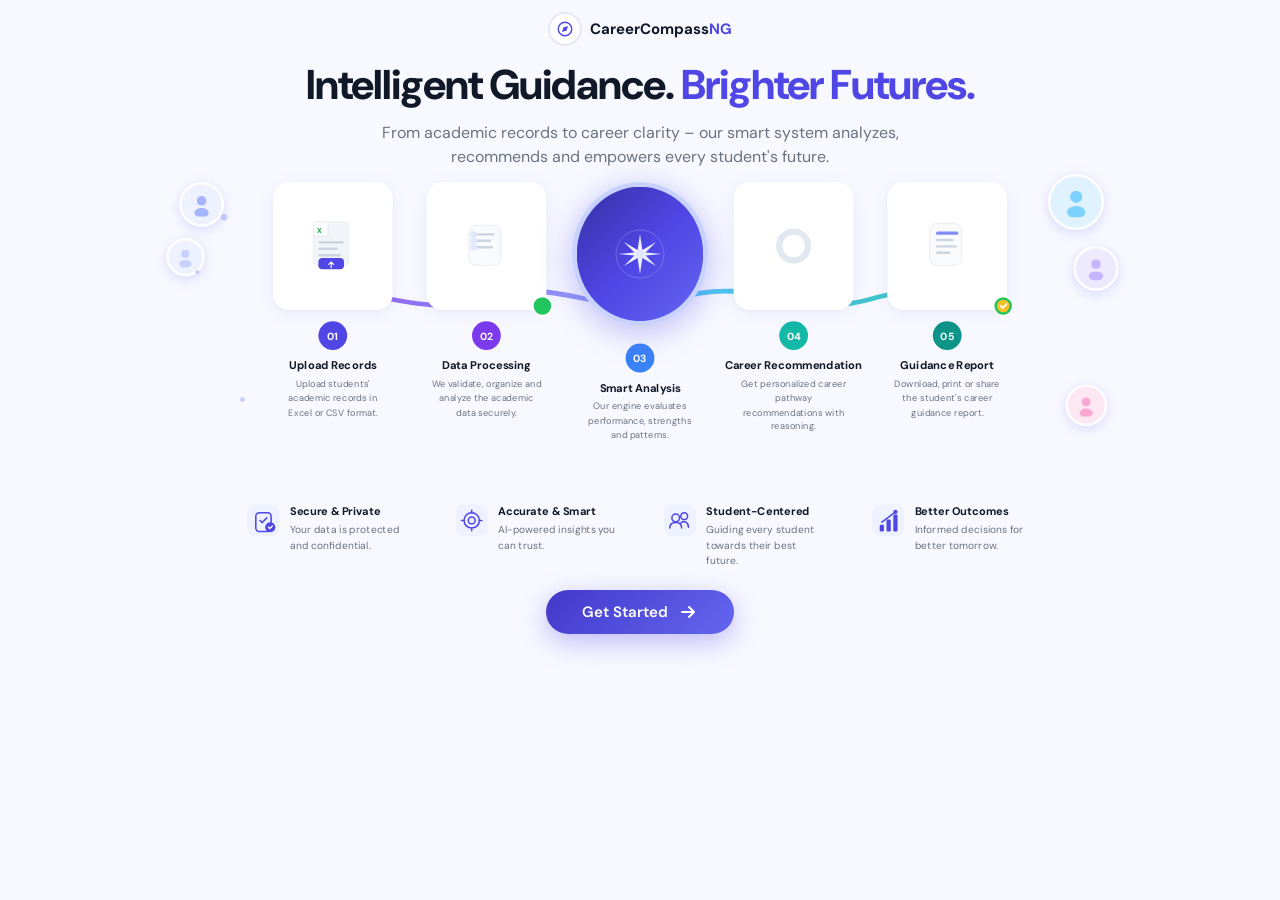
==== templates/index.html @ 61c9ec83 "new" ====
<!DOCTYPE html>
<html lang="en">
<head>
<meta charset="UTF-8" />
<meta name="viewport" content="width=device-width, initial-scale=1.0" />
<title>CareerCompassNG – Intelligent Guidance. Brighter Futures.</title>
<link href="https://fonts.googleapis.com/css2?family=DM+Sans:wght@400;500;600;700&family=DM+Serif+Display:ital@0;1&display=swap" rel="stylesheet" />
<style>
  *, *::before, *::after { box-sizing: border-box; margin: 0; padding: 0; }
  :root {
    --purple: #4f46e5;
    --purple-light: #818cf8;
    --purple-pale: #eef2ff;
    --blue: #3b82f6;
    --teal: #14b8a6;
    --teal-light: #5eead4;
    --green: #22c55e;
    --gray-50: #f8f9ff;
    --gray-100: #f1f3fb;
    --gray-200: #e5e9f5;
    --gray-400: #9ca3af;
    --gray-600: #6b7280;
    --gray-900: #111827;
    --card-shadow: 0 4px 24px rgba(79,70,229,0.08), 0 1px 4px rgba(0,0,0,0.04);
    --card-shadow-hover: 0 8px 36px rgba(79,70,229,0.14), 0 2px 8px rgba(0,0,0,0.06);
  }

  body {
    font-family: 'DM Sans', sans-serif;
    background: var(--gray-50);
    color: var(--gray-900);
    min-height: 100vh;
    overflow-x: hidden;
  }

  /* ── NAV ── */
  nav {
    display: flex;
    justify-content: center;
    padding: 12px 0 0;
  }
  .logo {
    display: flex;
    align-items: center;
    gap: 8px;
    font-size: 15px;
    font-weight: 700;
    color: var(--gray-900);
    text-decoration: none;
  }
  .logo-icon {
    width: 34px;
    height: 34px;
    border-radius: 50%;
    border: 2px solid var(--gray-200);
    display: flex;
    align-items: center;
    justify-content: center;
    background: #fff;
  }
  .logo-icon svg { width: 18px; height: 18px; }

  /* ── HERO ── */
  .hero {
    text-align: center;
    padding: 16px 20px 5px;
  }
  .hero h1 {
    font-family: 'DM Sans', sans-serif;
    font-size: clamp(1.8rem, 4vw, 2.6rem);
    font-weight: 800;
    line-height: 1.12;
    color: var(--gray-900);
    margin-bottom: 12px;
    letter-spacing: -1px;
  }
  .hero h1 span { color: var(--purple); }
  .hero p {
    font-size: clamp(0.9rem, 1.8vw, 1rem);
    color: var(--gray-600);
    max-width: 580px;
    margin: 0 auto;
    line-height: 1.5;
  }

  /* ── FLOW SECTION ── */
  .flow-section {
    position: relative;
    padding: 10px 40px 10px;
    max-width: 1200px;
    margin: 0 auto;
    transform: scale(0.8);
    transform-origin: top center;
  }

  /* Floating student avatars */
  .avatar-float {
    position: absolute;
    display: flex;
    align-items: center;
    justify-content: center;
    border-radius: 50%;
    border: 3px solid #fff;
    box-shadow: 0 4px 16px rgba(79,70,229,0.18);
    overflow: hidden;
    background: var(--purple-pale);
  }
  .avatar-float svg { width: 60%; height: 60%; }
  .av1 { width: 56px; height: 56px; top: 10px; left: 24px; }
  .av2 { width: 48px; height: 48px; top: 80px; left: 8px; }
  .av3 { width: 70px; height: 70px; top: 0px; right: 20px; }
  .av4 { width: 56px; height: 56px; top: 90px; right: 2px; }
  .av5 { width: 52px; height: 52px; bottom: 30px; right: 16px; }

  /* Dot decorations */
  .dot {
    position: absolute;
    border-radius: 50%;
    background: var(--purple-light);
    opacity: 0.4;
  }
  .dot1 { width: 8px; height: 8px; top: 50px; left: 76px; }
  .dot2 { width: 5px; height: 5px; top: 120px; left: 44px; }
  .dot3 { width: 6px; height: 6px; bottom: 60px; left: 100px; }

  /* SVG wave connector */
  .wave-connector {
    position: absolute;
    top: 130px;
    left: 130px;
    right: 130px;
    height: 100px;
    pointer-events: none;
  }

  /* Cards row */
  .cards-row {
    display: flex;
    align-items: flex-start;
    justify-content: center;
    gap: 0;
    position: relative;
    z-index: 2;
    padding: 0 80px;
  }

  .step-wrapper {
    display: flex;
    flex-direction: column;
    align-items: center;
    flex: 1;
    min-width: 0;
  }

  .step-card {
    width: 150px;
    height: 160px;
    background: #fff;
    border-radius: 20px;
    box-shadow: var(--card-shadow);
    display: flex;
    align-items: center;
    justify-content: center;
    position: relative;
    transition: box-shadow 0.2s, transform 0.2s;
    cursor: pointer;
  }
  .step-card:hover {
    box-shadow: var(--card-shadow-hover);
    transform: translateY(-4px);
  }

  /* Center compass card */
  .step-card.center {
    width: 170px;
    height: 180px;
    border-radius: 50%;
    background: linear-gradient(135deg, #3730a3 0%, #4f46e5 50%, #6366f1 100%);
    box-shadow: 0 8px 40px rgba(79,70,229,0.35);
    border: 6px solid #c7d2fe;
  }

  .card-icon { width: 80px; height: 80px; }
  .center .card-icon { width: 70px; height: 70px; }

  /* Badge checkmarks */
  .badge-check {
    position: absolute;
    bottom: -8px;
    right: -8px;
    width: 26px;
    height: 26px;
    background: var(--green);
    border-radius: 50%;
    border: 2px solid #fff;
    display: flex;
    align-items: center;
    justify-content: center;
  }
  .badge-check svg { width: 12px; height: 12px; }

  .badge-medal {
    position: absolute;
    bottom: -8px;
    right: -8px;
    width: 26px;
    height: 26px;
    background: var(--green);
    border-radius: 50%;
    border: 2px solid #fff;
    display: flex;
    align-items: center;
    justify-content: center;
  }

  /* Step numbers */
  .step-num {
    margin-top: 14px;
    width: 36px;
    height: 36px;
    border-radius: 50%;
    display: flex;
    align-items: center;
    justify-content: center;
    font-size: 13px;
    font-weight: 700;
    color: #fff;
  }
  .num-purple { background: var(--purple); }
  .num-violet { background: #7c3aed; }
  .num-blue   { background: var(--blue); }
  .num-teal   { background: var(--teal); }
  .num-teal2  { background: #0d9488; }

  .step-title {
    margin-top: 10px;
    font-size: 14px;
    font-weight: 700;
    color: var(--gray-900);
    text-align: center;
    padding: 0 4px;
  }
  .step-desc {
    margin-top: 6px;
    font-size: 11.5px;
    color: var(--gray-600);
    text-align: center;
    line-height: 1.55;
    max-width: 140px;
  }

  /* ── WAVE SVG behind cards ── */
  .wave-svg-wrap {
    position: absolute;
    top: 115px;
    left: 160px;
    right: 160px;
    height: 80px;
    z-index: 1;
  }

  /* ── FEATURES ROW ── */
  .features {
    display: flex;
    justify-content: center;
    gap: 0;
    padding: 0px 60px 0;
    max-width: 1100px;
    margin: -30px auto 0;
    transform: scale(0.85);
    transform-origin: top center;
  }
  .feature-item {
    display: flex;
    align-items: flex-start;
    gap: 12px;
    padding: 18px 28px;
    flex: 1;
  }
  .feature-icon {
    width: 38px;
    height: 38px;
    flex-shrink: 0;
    color: var(--purple);
  }
  .feature-text h4 {
    font-size: 13px;
    font-weight: 700;
    color: var(--gray-900);
    margin-bottom: 4px;
  }
  .feature-text p {
    font-size: 12px;
    color: var(--gray-600);
    line-height: 1.5;
  }

  /* ── CTA ── */
  .cta-wrap {
    display: flex;
    justify-content: center;
    padding: 0px 0 20px;
    margin-top: -10px;
  }
  .cta-btn {
    background: linear-gradient(135deg, #4338ca, #6366f1);
    color: #fff;
    border: none;
    border-radius: 50px;
    padding: 12px 36px;
    font-size: 15px;
    font-weight: 600;
    font-family: 'DM Sans', sans-serif;
    cursor: pointer;
    display: flex;
    align-items: center;
    gap: 10px;
    box-shadow: 0 8px 28px rgba(79,70,229,0.35);
    transition: transform 0.15s, box-shadow 0.15s;
    text-decoration: none;
  }
  .cta-btn:hover {
    transform: translateY(-2px);
    box-shadow: 0 12px 36px rgba(79,70,229,0.45);
  }
  @keyframes bounceRight {
    0%, 100% { transform: translateX(0); }
    50% { transform: translateX(4px); }
  }
  .cta-btn svg { 
    width: 20px; 
    height: 20px; 
    animation: bounceRight 1.5s infinite ease-in-out;
  }

  /* Animated wave using CSS */
  @keyframes waveShift { from { stroke-dashoffset: 0; } to { stroke-dashoffset: -60; } }

  /* ── CUSTOM SVG ANIMATIONS ── */
  @keyframes floatBob {
    0%, 100% { transform: translateY(0); }
    50% { transform: translateY(-12px); }
  }
  .av1 { animation: floatBob 4s ease-in-out infinite 0s; }
  .av2 { animation: floatBob 4s ease-in-out infinite 0.5s; }
  .av3 { animation: floatBob 4s ease-in-out infinite 1s; }
  .av4 { animation: floatBob 4s ease-in-out infinite 1.5s; }
  .av5 { animation: floatBob 4s ease-in-out infinite 2s; }

  @keyframes uploadBounce {
    0%, 100% { transform: translateY(0); }
    50% { transform: translateY(-4px); }
  }
  .step-card:hover .upload-arrow { animation: uploadBounce 1s ease-in-out infinite; }

  .badge-check svg path, .check-path {
    stroke-dasharray: 20;
    stroke-dashoffset: 20;
    transition: stroke-dashoffset 0.4s ease-out;
  }
  .step-card:hover .badge-check svg path, .step-card:hover .check-path { stroke-dashoffset: 0; }
  .step-card:hover .chk1 { transition-delay: 0s; }
  .step-card:hover .chk2 { transition-delay: 0.2s; }
  .step-card:hover .chk3 { transition-delay: 0.4s; }

  @keyframes spinCompass { 100% { transform: rotate(360deg); } }
  .compass-star { transform-origin: 35px 35px; }
  .step-card.center:hover .compass-star { animation: spinCompass 6s linear infinite; }

  .donut-arc {
    stroke-dasharray: 80;
    stroke-dashoffset: 80;
    transition: stroke-dashoffset 0.8s ease-out;
  }
  .step-card:hover .donut-arc { stroke-dashoffset: 0; }

  @keyframes pulseShield {
    0%, 100% { transform: scale(1); }
    50% { transform: scale(1.08); }
  }
  .feature-item:hover .feat-secure { animation: pulseShield 1s ease-in-out infinite; }
  
  @keyframes expandTarget {
    0% { transform: scale(0.9); opacity: 0.8; }
    50% { transform: scale(1.1); opacity: 1; }
    100% { transform: scale(0.9); opacity: 0.8; }
  }
  .feature-item:hover .feat-target { animation: expandTarget 1.5s ease-in-out infinite; }

  @keyframes nodBounce {
    0%, 100% { transform: translateY(0); }
    50% { transform: translateY(-2px); }
  }
  .feature-item:hover .feat-node { animation: nodBounce 1s ease-in-out infinite; }
  
  @keyframes arrowSlideUp {
    0% { transform: translate(-2px, 2px); opacity: 0.5; }
    100% { transform: translate(2px, -2px); opacity: 1; }
  }
  .feature-item:hover .feat-graph { animation: arrowSlideUp 0.6s ease-out forwards; }
</style>
</head>
<body>

<!-- NAV -->
<nav>
  <a href="#" class="logo">
    <div class="logo-icon">
      <svg viewBox="0 0 256 256" fill="none">
        <circle cx="128" cy="128" r="96" stroke="#4f46e5" stroke-width="20" stroke-linecap="round" stroke-linejoin="round"/>
        <polygon points="160 96 144 144 96 160 112 112 160 96" fill="#4f46e5" stroke="#4f46e5" stroke-width="16" stroke-linecap="round" stroke-linejoin="round"/>
      </svg>
    </div>
    <span>CareerCompass<span style="color:var(--purple)">NG</span></span>
  </a>
</nav>

<!-- HERO -->
<div class="hero">
  <h1>Intelligent Guidance. <span>Brighter Futures.</span></h1>
  <p>From academic records to career clarity – our smart system analyzes, recommends and empowers every student's future.</p>
</div>

<!-- FLOW SECTION -->
<div class="flow-section">

  <!-- Floating avatars left -->
  <div class="avatar-float av1">
    <svg viewBox="0 0 40 40" fill="none"><circle cx="20" cy="14" r="8" fill="#a5b4fc"/><ellipse cx="20" cy="34" rx="12" ry="8" fill="#a5b4fc"/></svg>
  </div>
  <div class="avatar-float av2">
    <svg viewBox="0 0 40 40" fill="none"><circle cx="20" cy="14" r="8" fill="#c7d2fe"/><ellipse cx="20" cy="34" rx="12" ry="8" fill="#c7d2fe"/></svg>
  </div>
  <!-- Floating avatars right -->
  <div class="avatar-float av3" style="background:#e0f2fe">
    <svg viewBox="0 0 40 40" fill="none"><circle cx="20" cy="13" r="8" fill="#7dd3fc"/><ellipse cx="20" cy="33" rx="12" ry="8" fill="#7dd3fc"/></svg>
  </div>
  <div class="avatar-float av4" style="background:#ede9fe">
    <svg viewBox="0 0 40 40" fill="none"><circle cx="20" cy="13" r="8" fill="#c4b5fd"/><ellipse cx="20" cy="33" rx="12" ry="8" fill="#c4b5fd"/></svg>
  </div>
  <div class="avatar-float av5" style="background:#fce7f3">
    <svg viewBox="0 0 40 40" fill="none"><circle cx="20" cy="13" r="8" fill="#f9a8d4"/><ellipse cx="20" cy="33" rx="12" ry="8" fill="#f9a8d4"/></svg>
  </div>

  <!-- Decorative dots -->
  <div class="dot dot1"></div>
  <div class="dot dot2"></div>
  <div class="dot dot3"></div>

  <!-- Wave SVG behind cards -->
  <div class="wave-svg-wrap">
    <svg viewBox="0 0 900 80" preserveAspectRatio="none" xmlns="http://www.w3.org/2000/svg" style="width:100%;height:100%">
      <defs>
        <linearGradient id="wg1" x1="0%" y1="0%" x2="100%" y2="0%">
          <stop offset="0%" stop-color="#7c3aed"/>
          <stop offset="45%" stop-color="#818cf8"/>
          <stop offset="55%" stop-color="#38bdf8"/>
          <stop offset="100%" stop-color="#14b8a6"/>
        </linearGradient>
      </defs>
      <path d="M0 40 C100 10, 150 70, 250 40 C350 10, 400 70, 500 40 C600 10, 650 70, 750 40 C820 20, 870 55, 900 40"
            fill="none" stroke="url(#wg1)" stroke-width="6" stroke-linecap="round" opacity="0.85"/>
    </svg>
  </div>

  <!-- Cards -->
  <div class="cards-row">

    <!-- Step 1 -->
    <div class="step-wrapper">
      <div class="step-card">
        <svg class="card-icon" viewBox="0 0 80 80" fill="none">
          <!-- Excel/file icon -->
          <rect x="16" y="10" width="44" height="54" rx="6" fill="#f1f5f9" stroke="#e2e8f0" stroke-width="1"/>
          <rect x="16" y="10" width="18" height="18" rx="3" fill="#fff" stroke="#e2e8f0" stroke-width="1"/>
          <text x="20" y="24" font-size="9" font-weight="700" fill="#16a34a">X</text>
          <!-- lines -->
          <rect x="22" y="34" width="32" height="3" rx="1.5" fill="#cbd5e1"/>
          <rect x="22" y="42" width="24" height="3" rx="1.5" fill="#cbd5e1"/>
          <rect x="22" y="50" width="28" height="3" rx="1.5" fill="#cbd5e1"/>
          <!-- Upload tray -->
          <rect x="22" y="55" width="32" height="14" rx="5" fill="#4f46e5"/>
          <path class="upload-arrow" d="M38 61 L38 67 M35 63 L38 60 L41 63" stroke="#fff" stroke-width="1.5" stroke-linecap="round"/>
        </svg>
      </div>
      <div class="step-num num-purple">01</div>
      <div class="step-title">Upload Records</div>
      <div class="step-desc">Upload students' academic records in Excel or CSV format.</div>
    </div>

    <!-- Step 2 -->
    <div class="step-wrapper">
      <div class="step-card">
        <svg class="card-icon" viewBox="0 0 80 80" fill="none">
          <rect x="18" y="14" width="40" height="50" rx="8" fill="#f8fafc" stroke="#e2e8f0" stroke-width="1"/>
          <rect x="26" y="24" width="24" height="3" rx="1.5" fill="#cbd5e1"/>
          <rect x="26" y="32" width="20" height="3" rx="1.5" fill="#cbd5e1"/>
          <rect x="26" y="40" width="22" height="3" rx="1.5" fill="#cbd5e1"/>
          <!-- checkmarks -->
          <circle cx="24" cy="25.5" r="4" fill="#e0e7ff"/>
          <path class="check-path chk1" d="M22 25.5 L23.5 27 L26.5 24" stroke="#4f46e5" stroke-width="1.5" stroke-linecap="round"/>
          <circle cx="24" cy="33.5" r="4" fill="#e0e7ff"/>
          <path class="check-path chk2" d="M22 33.5 L23.5 35 L26.5 32" stroke="#4f46e5" stroke-width="1.5" stroke-linecap="round"/>
          <circle cx="24" cy="41.5" r="4" fill="#e0e7ff"/>
          <path class="check-path chk3" d="M22 41.5 L23.5 43 L26.5 40" stroke="#4f46e5" stroke-width="1.5" stroke-linecap="round"/>
        </svg>
        <div class="badge-check">
          <svg viewBox="0 0 12 12" fill="none"><path d="M2 6 L5 9 L10 3" stroke="#fff" stroke-width="1.8" stroke-linecap="round"/></svg>
        </div>
      </div>
      <div class="step-num num-violet">02</div>
      <div class="step-title">Data Processing</div>
      <div class="step-desc">We validate, organize and analyze the academic data securely.</div>
    </div>

    <!-- Step 3 – Center compass -->
    <div class="step-wrapper">
      <div class="step-card center">
        <svg class="card-icon" viewBox="0 0 70 70" fill="none">
          <!-- compass star -->
          <circle cx="35" cy="35" r="30" fill="none" stroke="rgba(255,255,255,0.25)" stroke-width="1"/>
          <!-- 8-point star -->
          <g class="compass-star">
            <path d="M35 10 L38 30 L55 20 L42 33 L62 35 L42 37 L55 50 L38 40 L35 60 L32 40 L15 50 L28 37 L8 35 L28 33 L15 20 L32 30 Z" fill="rgba(255,255,255,0.9)"/>
          </g>
          <!-- center dot -->
          <circle cx="35" cy="35" r="5" fill="#e0e7ff"/>
        </svg>
      </div>
      <div class="step-num num-blue" style="margin-top:22px">03</div>
      <div class="step-title">Smart Analysis</div>
      <div class="step-desc">Our engine evaluates performance, strengths and patterns.</div>
    </div>

    <!-- Step 4 -->
    <div class="step-wrapper">
      <div class="step-card">
        <svg class="card-icon" viewBox="0 0 80 80" fill="none">
          <!-- Donut chart centered -->
          <circle cx="40" cy="40" r="18" fill="none" stroke="#e2e8f0" stroke-width="8"/>
          <path class="donut-arc" d="M40 22 A18 18 0 0 1 58 40" fill="none" stroke="#14b8a6" stroke-width="8" stroke-linecap="round"/>
          <path class="donut-arc" style="transition-delay: 0.3s;" d="M58 40 A18 18 0 0 1 40 58" fill="none" stroke="#38bdf8" stroke-width="8" stroke-linecap="round"/>
        </svg>
      </div>
      <div class="step-num num-teal">04</div>
      <div class="step-title">Career Recommendation</div>
      <div class="step-desc">Get personalized career pathway recommendations with reasoning.</div>
    </div>

    <!-- Step 5 -->
    <div class="step-wrapper">
      <div class="step-card">
        <svg class="card-icon" viewBox="0 0 80 80" fill="none">
          <rect x="18" y="12" width="40" height="52" rx="8" fill="#f8fafc" stroke="#e2e8f0" stroke-width="1"/>
          <rect x="26" y="22" width="28" height="4" rx="2" fill="#818cf8"/>
          <rect x="26" y="31" width="22" height="3" rx="1.5" fill="#cbd5e1"/>
          <rect x="26" y="39" width="26" height="3" rx="1.5" fill="#cbd5e1"/>
          <rect x="26" y="47" width="18" height="3" rx="1.5" fill="#cbd5e1"/>
        </svg>
        <div class="badge-medal">
          <svg viewBox="0 0 14 14" fill="none">
            <circle cx="7" cy="7" r="5" fill="#fbbf24"/>
            <path d="M5 7 L6.5 8.5 L9.5 5.5" stroke="#fff" stroke-width="1.5" stroke-linecap="round"/>
          </svg>
        </div>
      </div>
      <div class="step-num num-teal2">05</div>
      <div class="step-title">Guidance Report</div>
      <div class="step-desc">Download, print or share the student's career guidance report.</div>
    </div>

  </div>
</div>

<!-- FEATURES -->
<div class="features">
  <div class="feature-item">
    <svg class="feature-icon" viewBox="0 0 38 38" fill="none">
      <rect width="38" height="38" rx="10" fill="#eef2ff"/>
      <g class="feat-secure" style="transform-origin: 19px 21px;">
        <rect x="10" y="10" width="18" height="22" rx="4" stroke="#4f46e5" stroke-width="1.8" fill="none"/>
        <path d="M15 19 L17.5 21.5 L23 16" stroke="#4f46e5" stroke-width="1.8" stroke-linecap="round"/>
      </g>
      <circle cx="27" cy="27" r="6" fill="#4f46e5"/>
      <path d="M25 27 L26.5 28.5 L29.5 25.5" stroke="#fff" stroke-width="1.5" stroke-linecap="round"/>
    </svg>
    <div class="feature-text">
      <h4>Secure &amp; Private</h4>
      <p>Your data is protected and confidential.</p>
    </div>
  </div>

  <div class="feature-item">
    <svg class="feature-icon" viewBox="0 0 38 38" fill="none">
      <rect width="38" height="38" rx="10" fill="#eef2ff"/>
      <g class="feat-target" style="transform-origin: 19px 19px;">
        <circle cx="19" cy="19" r="9" stroke="#4f46e5" stroke-width="1.8" fill="none"/>
        <circle cx="19" cy="19" r="4" stroke="#4f46e5" stroke-width="1.8" fill="none"/>
      </g>
      <line x1="19" y1="10" x2="19" y2="7" stroke="#4f46e5" stroke-width="1.8" stroke-linecap="round"/>
      <line x1="19" y1="29" x2="19" y2="31" stroke="#4f46e5" stroke-width="1.8" stroke-linecap="round"/>
      <line x1="10" y1="19" x2="7" y2="19" stroke="#4f46e5" stroke-width="1.8" stroke-linecap="round"/>
      <line x1="28" y1="19" x2="31" y2="19" stroke="#4f46e5" stroke-width="1.8" stroke-linecap="round"/>
    </svg>
    <div class="feature-text">
      <h4>Accurate &amp; Smart</h4>
      <p>AI-powered insights you can trust.</p>
    </div>
  </div>

  <div class="feature-item">
    <svg class="feature-icon" viewBox="0 0 38 38" fill="none">
      <rect width="38" height="38" rx="10" fill="#eef2ff"/>
      <g class="feat-node">
        <circle cx="24" cy="14" r="4" stroke="#4f46e5" stroke-width="1.8" />
        <path d="M20 22 C21.5 20.5 24 20 26 21 C28 22 29 24 29 27" stroke="#4f46e5" stroke-width="1.8" stroke-linecap="round" />
      </g>
      <circle cx="14" cy="16" r="4.5" stroke="#4f46e5" stroke-width="1.8" fill="#eef2ff"/>
      <path d="M7 28 C7 23 10.5 21.5 14 21.5 C17.5 21.5 21 23 21 28" stroke="#4f46e5" stroke-width="1.8" stroke-linecap="round" fill="#eef2ff"/>
    </svg>
    <div class="feature-text">
      <h4>Student-Centered</h4>
      <p>Guiding every student towards their best future.</p>
    </div>
  </div>

  <div class="feature-item">
    <svg class="feature-icon" viewBox="0 0 38 38" fill="none">
      <rect width="38" height="38" rx="10" fill="#eef2ff"/>
      <rect x="9" y="24" width="5" height="8" rx="1.5" fill="#4f46e5"/>
      <rect x="17" y="18" width="5" height="14" rx="1.5" fill="#4f46e5"/>
      <rect x="25" y="12" width="5" height="20" rx="1.5" fill="#4f46e5"/>
      <path class="feat-graph" d="M11.5 21 L19.5 15 L27.5 9" stroke="#4f46e5" stroke-width="1.8" stroke-linecap="round"/>
      <circle cx="27.5" cy="9" r="2.5" fill="#4f46e5"/>
    </svg>
    <div class="feature-text">
      <h4>Better Outcomes</h4>
      <p>Informed decisions for better tomorrow.</p>
    </div>
  </div>
</div>

<!-- CTA -->
<div class="cta-wrap">
  <a href="/compass" class="cta-btn">
    Get Started
    <svg viewBox="0 0 20 20" fill="none"><path d="M4 10 H16 M11 5 L16 10 L11 15" stroke="#fff" stroke-width="2" stroke-linecap="round" stroke-linejoin="round"/></svg>
  </a>
</div>

</body>
</html>
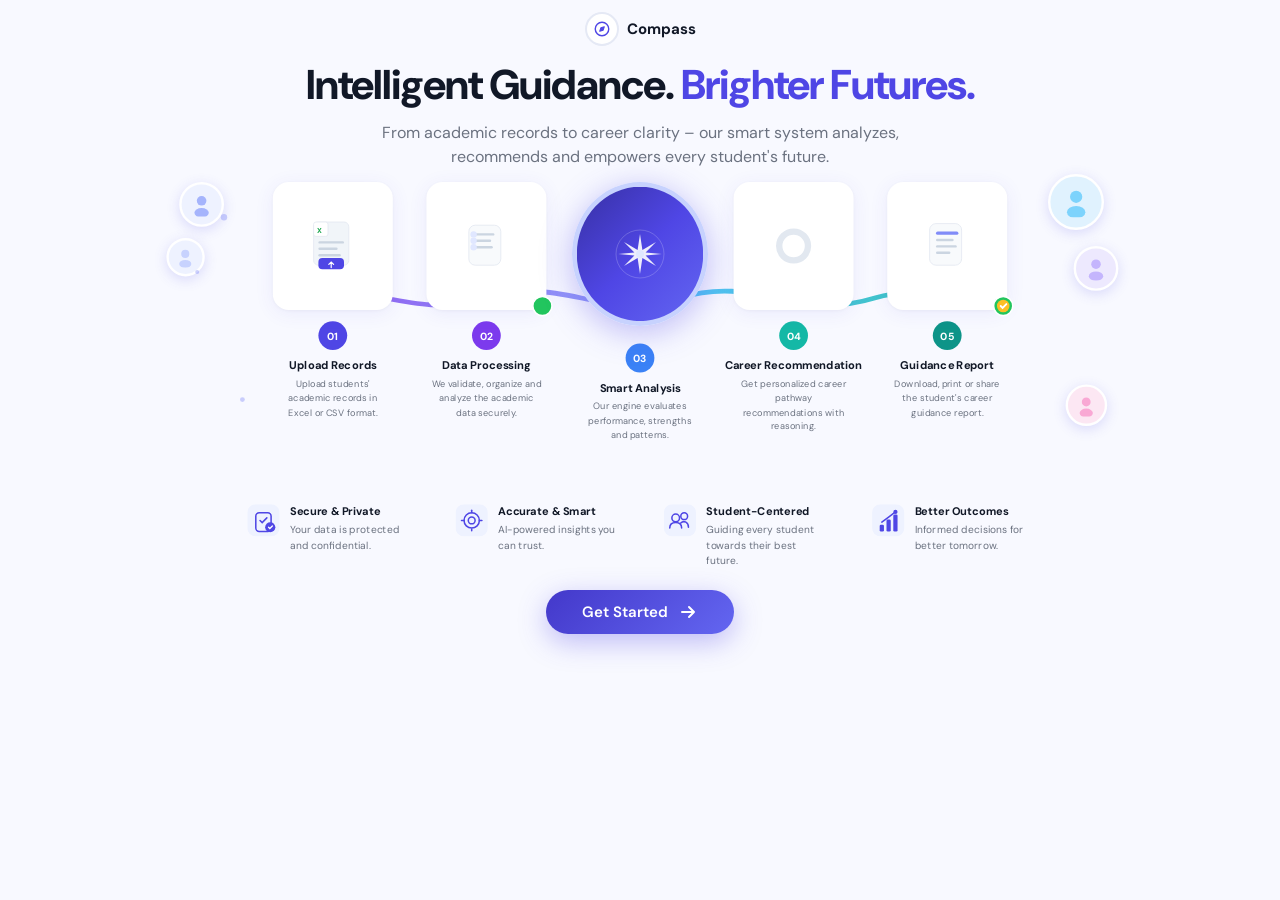
==== commit 322dfc0d: "new" ====
--- a/templates/index.html
+++ b/templates/index.html
@@ -3,7 +3,7 @@
 <head>
 <meta charset="UTF-8" />
 <meta name="viewport" content="width=device-width, initial-scale=1.0" />
-<title>CareerCompassNG – Intelligent Guidance. Brighter Futures.</title>
+<title>CareerCompass – Intelligent Guidance. Brighter Futures.</title>
 <link href="https://fonts.googleapis.com/css2?family=DM+Sans:wght@400;500;600;700&family=DM+Serif+Display:ital@0;1&display=swap" rel="stylesheet" />
 <style>
   *, *::before, *::after { box-sizing: border-box; margin: 0; padding: 0; }
@@ -406,12 +406,13 @@
 <nav>
   <a href="#" class="logo">
     <div class="logo-icon">
-      <svg viewBox="0 0 256 256" fill="none">
-        <circle cx="128" cy="128" r="96" stroke="#4f46e5" stroke-width="20" stroke-linecap="round" stroke-linejoin="round"/>
-        <polygon points="160 96 144 144 96 160 112 112 160 96" fill="#4f46e5" stroke="#4f46e5" stroke-width="16" stroke-linecap="round" stroke-linejoin="round"/>
+      <svg viewBox="0 0 256 256" fill="none" style="color: var(--purple);">
+        <rect width="256" height="256" fill="none"/>
+        <circle cx="128" cy="128" r="96" fill="none" stroke="currentColor" stroke-width="20" stroke-linecap="round" stroke-linejoin="round"/>
+        <polygon points="160 96 144 144 96 160 112 112 160 96" fill="currentColor" stroke="currentColor" stroke-width="16" stroke-linecap="round" stroke-linejoin="round"/>
       </svg>
     </div>
-    <span>CareerCompass<span style="color:var(--purple)">NG</span></span>
+    <span>Compass</span>
   </a>
 </nav>
 
